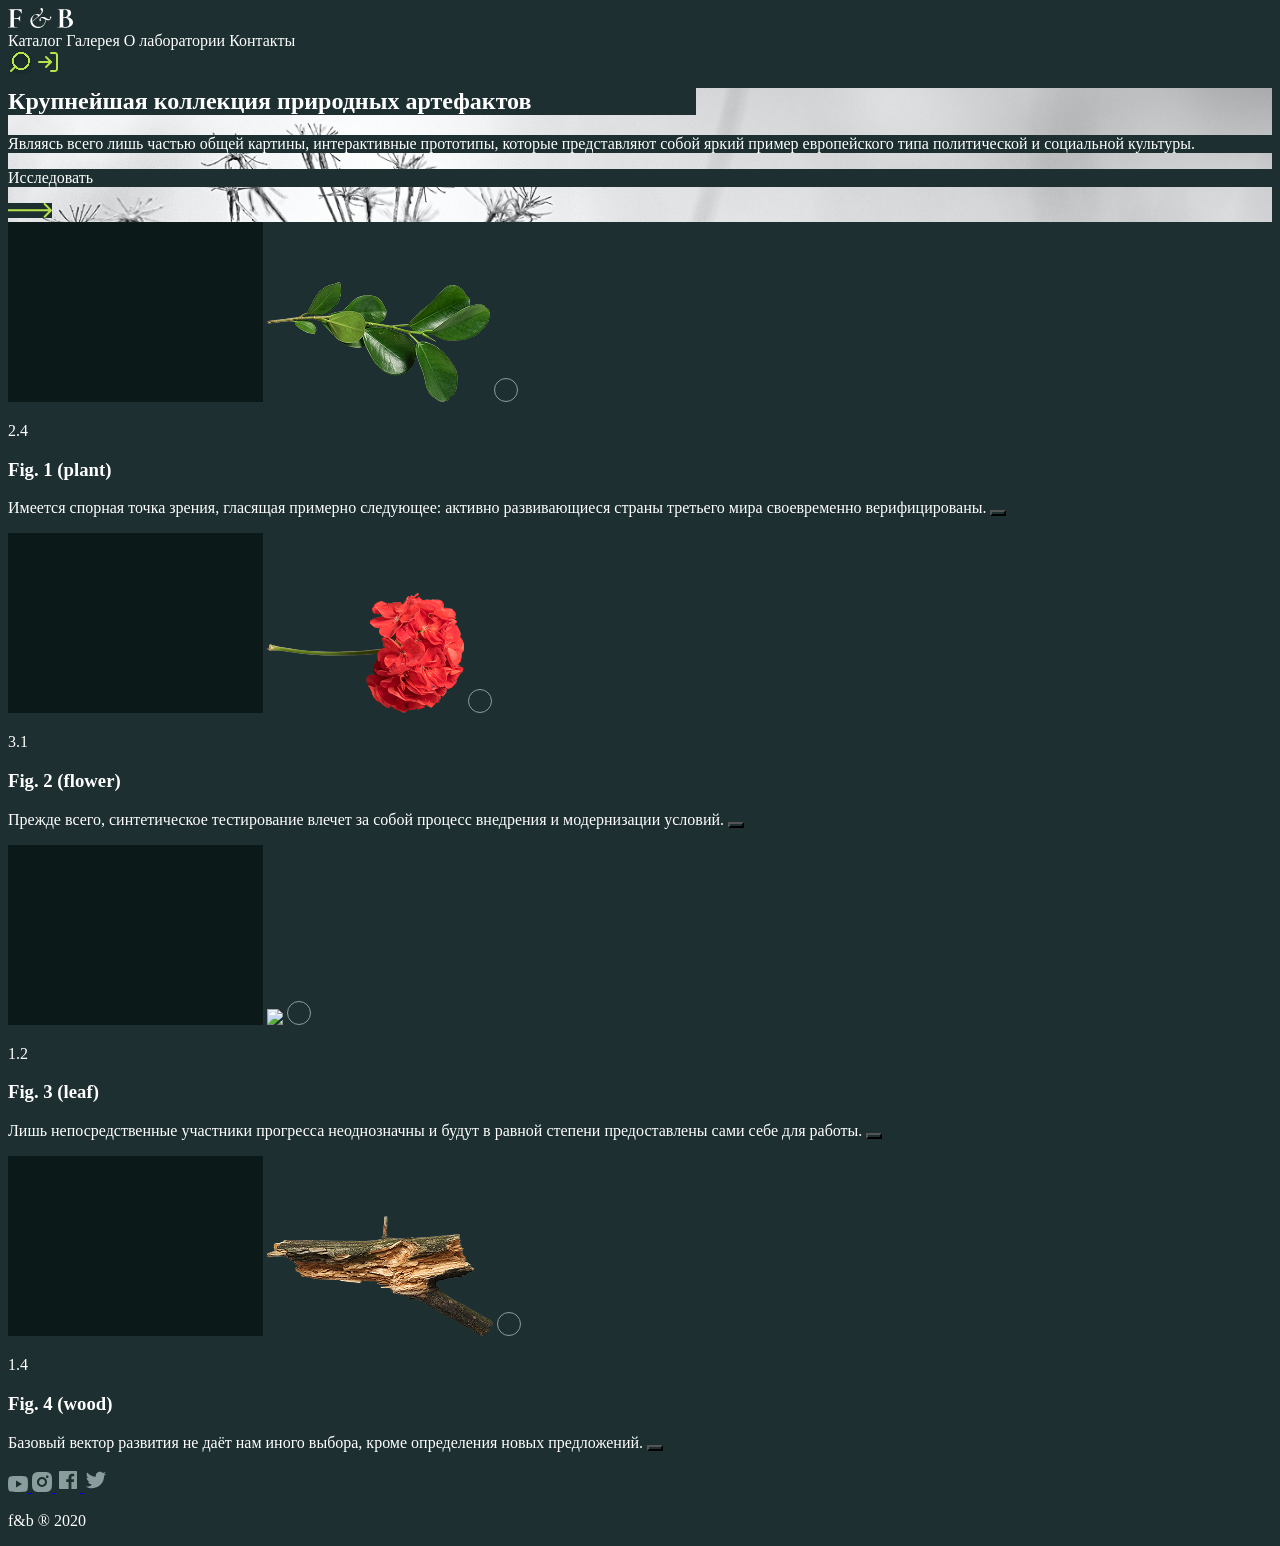
==== index.html @ 949f0916 "Add files via upload" ====
<!DOCTYPE html>
<html lang="en">
<head>
    <meta charset="UTF-8">
    <meta name="viewport" content="width=device-width, initial-scale=1.0">
    <title>Коллекция природных артефактов</title>
    <link rel="stylesheet" href="style.css">
</head>


<header>


<div>
            <img src="assets/logo.svg">
            <nav>
                <a href="#">Каталог</a>
                <a href="#">Галерея</a>
                <a href="#">О лаборатории</a>
                <a href="#">Контакты</a>
            </nav>
            
        <div>

           <img src="assets/search.svg"> 
           <img src="assets/log-in.svg"> 

        </div>
</div>





    
</header>






<main>
<section class="preview">
<h1>Крупнейшая коллекция
    природных артефактов</h1>
<p>Являясь всего лишь частью общей картины, интерактивные прототипы,
    которые представляют собой яркий пример европейского типа политической
    и социальной культуры.</p>
<p>Исследовать</p>
<img src="assets/Arrow1.svg"> 


</section>
<section></section>
<div>
    <!-- общая -->
<div>
    <!-- карточка 1 -->
    <img src="assets/Rectangle1.jpg"> 
    <img src="assets/Layer3.png"> 
    <img src="assets/Ellipse1.svg">
    <p>2.4</p> 
    <h3>Fig. 1 (plant)</h3>
    <p>
    Имеется спорная точка
    зрения, гласящая примерно
    следующее: активно
    развивающиеся страны
    третьего мира
    своевременно
    верифицированы.
    <button></button>
    </p>
</div>

<div>
        <!-- карточка 2 -->
<img src="assets/Rectangle1.jpg"> 
    <img src="assets/Layer2.png"> 
    <img src="assets/Ellipse1.svg">
    <p>3.1</p> 
    <h3>Fig. 2 (flower)</h3>
    <p>
    Прежде всего,
    синтетическое
    тестирование влечет за
    собой процесс внедрения
    и модернизации условий.
        <button></button>
</div>

<div>
        <!-- карточка 3 -->
<img src="assets/Rectangle1.jpg"> 
    <img src="assets/Layer4.png"> 
    <img src="assets/Ellipse1.svg">
    <p>1.2</p> 
    <h3>Fig. 3 (leaf)</h3>
    <p>
    Лишь непосредственные
    участники прогресса
    неоднозначны и будут в
    равной степени
    предоставлены сами себе
    для работы.
        <button></button>
</div>

<div>
        <!-- карточка 4 -->
<img src="assets/Rectangle1.jpg"> 
    <img src="assets/Layer_1_1.png"> 
    <img src="assets/Ellipse1.svg">
    <p>1.4</p> 
    <h3>Fig. 4 (wood)</h3>
    <p>
    Базовый вектор развития
    не даёт нам иного выбора,
    кроме определения новых
    предложений.
        <button></button>
</div>

</div>





<section></section>



<section></section>    
</main>








<footer>

<div>
 <a href="facebook.com" target="_blank">
                    <img src="assets/Vector.svg" alt="youtube">
                    </a>

                    <a href="instagram.com" target="_blank">
                    <img src="assets/Vector1.svg" alt="instagram">
                    </a>

                   
                    <a href="facebook.com" target="_blank">
                    <img src="assets/Frame.svg" alt="facebook">
                    </a>

                     <a href="x.com" target="_blank">
                    <img src="assets/Frame1.svg" alt="">
                    </a>
   
</div>
<p>f&b ® 2020</p>

</footer>




<body>
    
</body>
</html>
---- style.css ----
*{
    background-color: #1D2F30;
}
p{
    color: white; 
/*Open Sans*/
}
h3{
    color: white;
}
/*--------------------------------------Header --------------------------------------------------------*/
header{
    background-image: url(assets/Rectangle7.png);
    background-repeat: no-repeat;
        background-size: cover;
    max-width: 1920px;
    max-height: 60px;
}
header a{
    color:white;
    text-decoration: none;
}
h1{
    max-width: 688px;
    color: white;
    border: black 1px;

}


/* --------------------------------------Main -------------------------------------------------------- */
.preview{
    background-image: url(assets/1_1.jpg);
    background-repeat: no-repeat;
    background-size: cover;
}
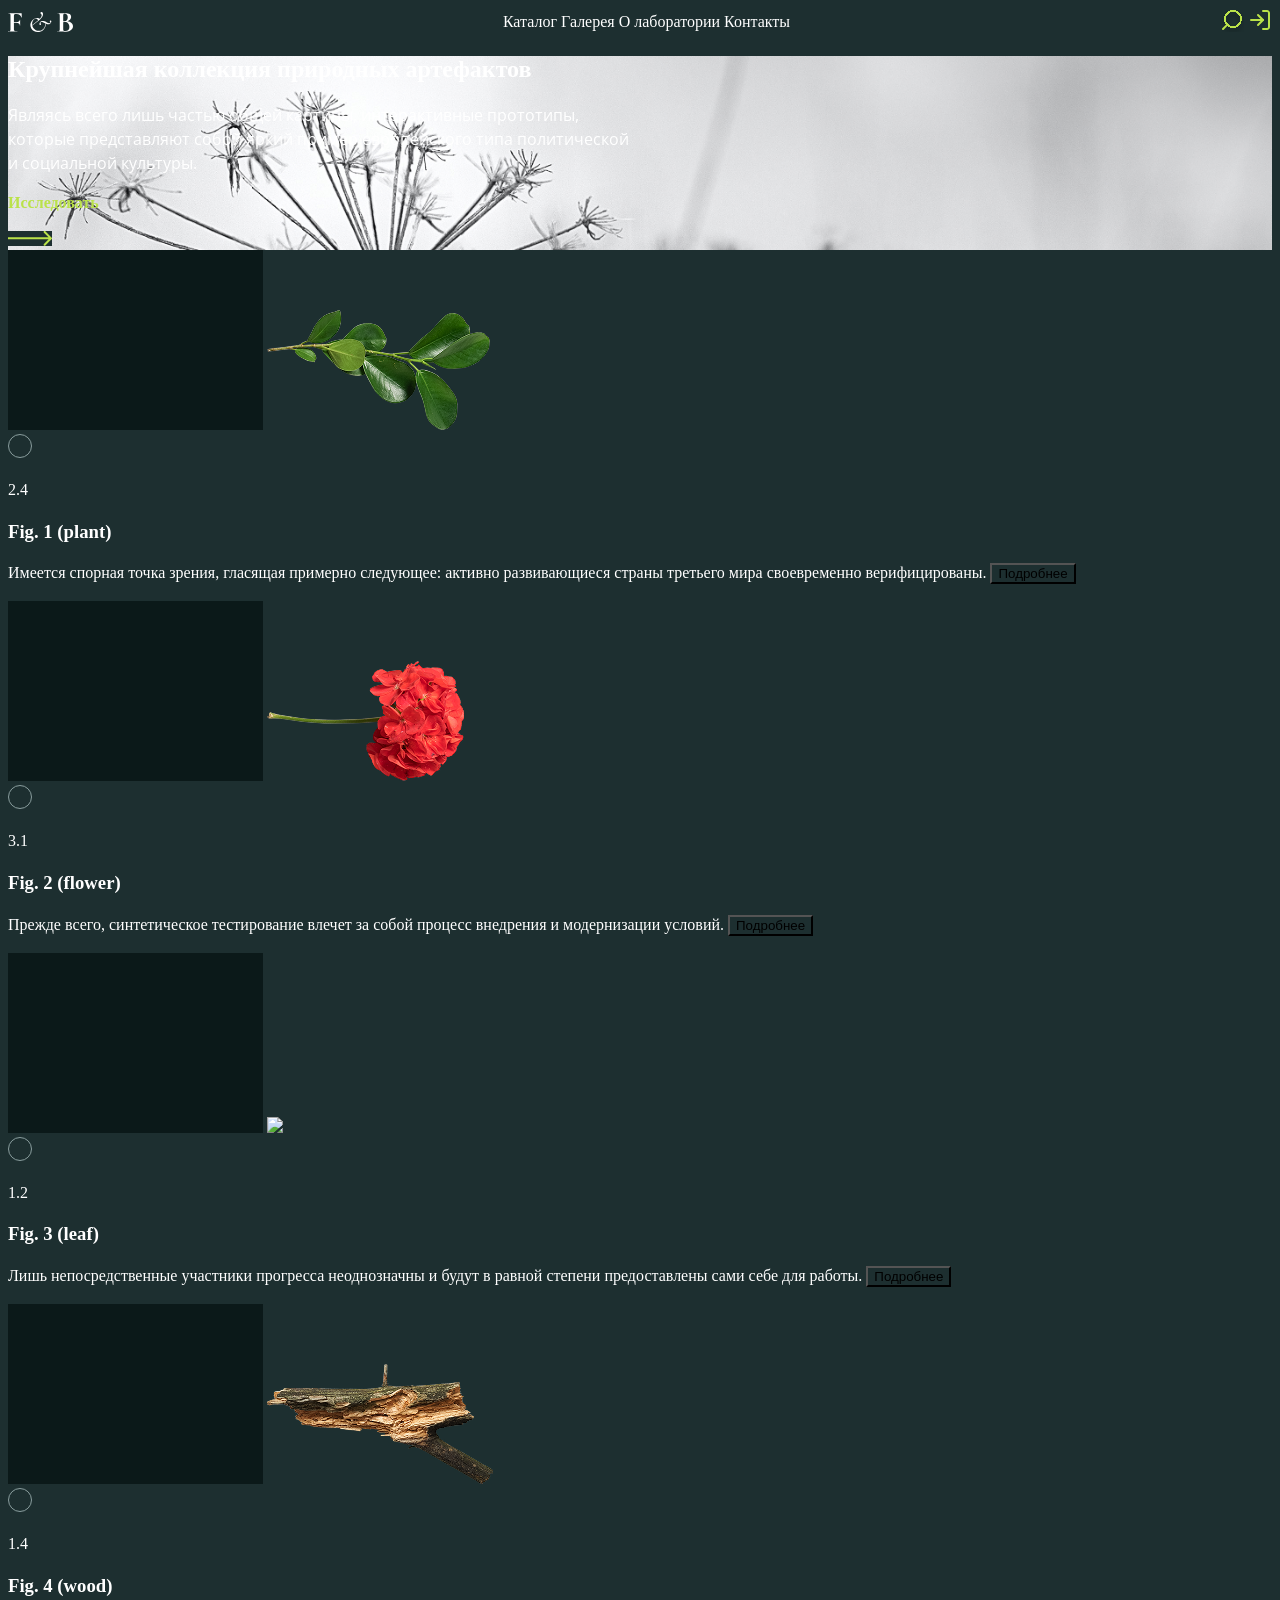
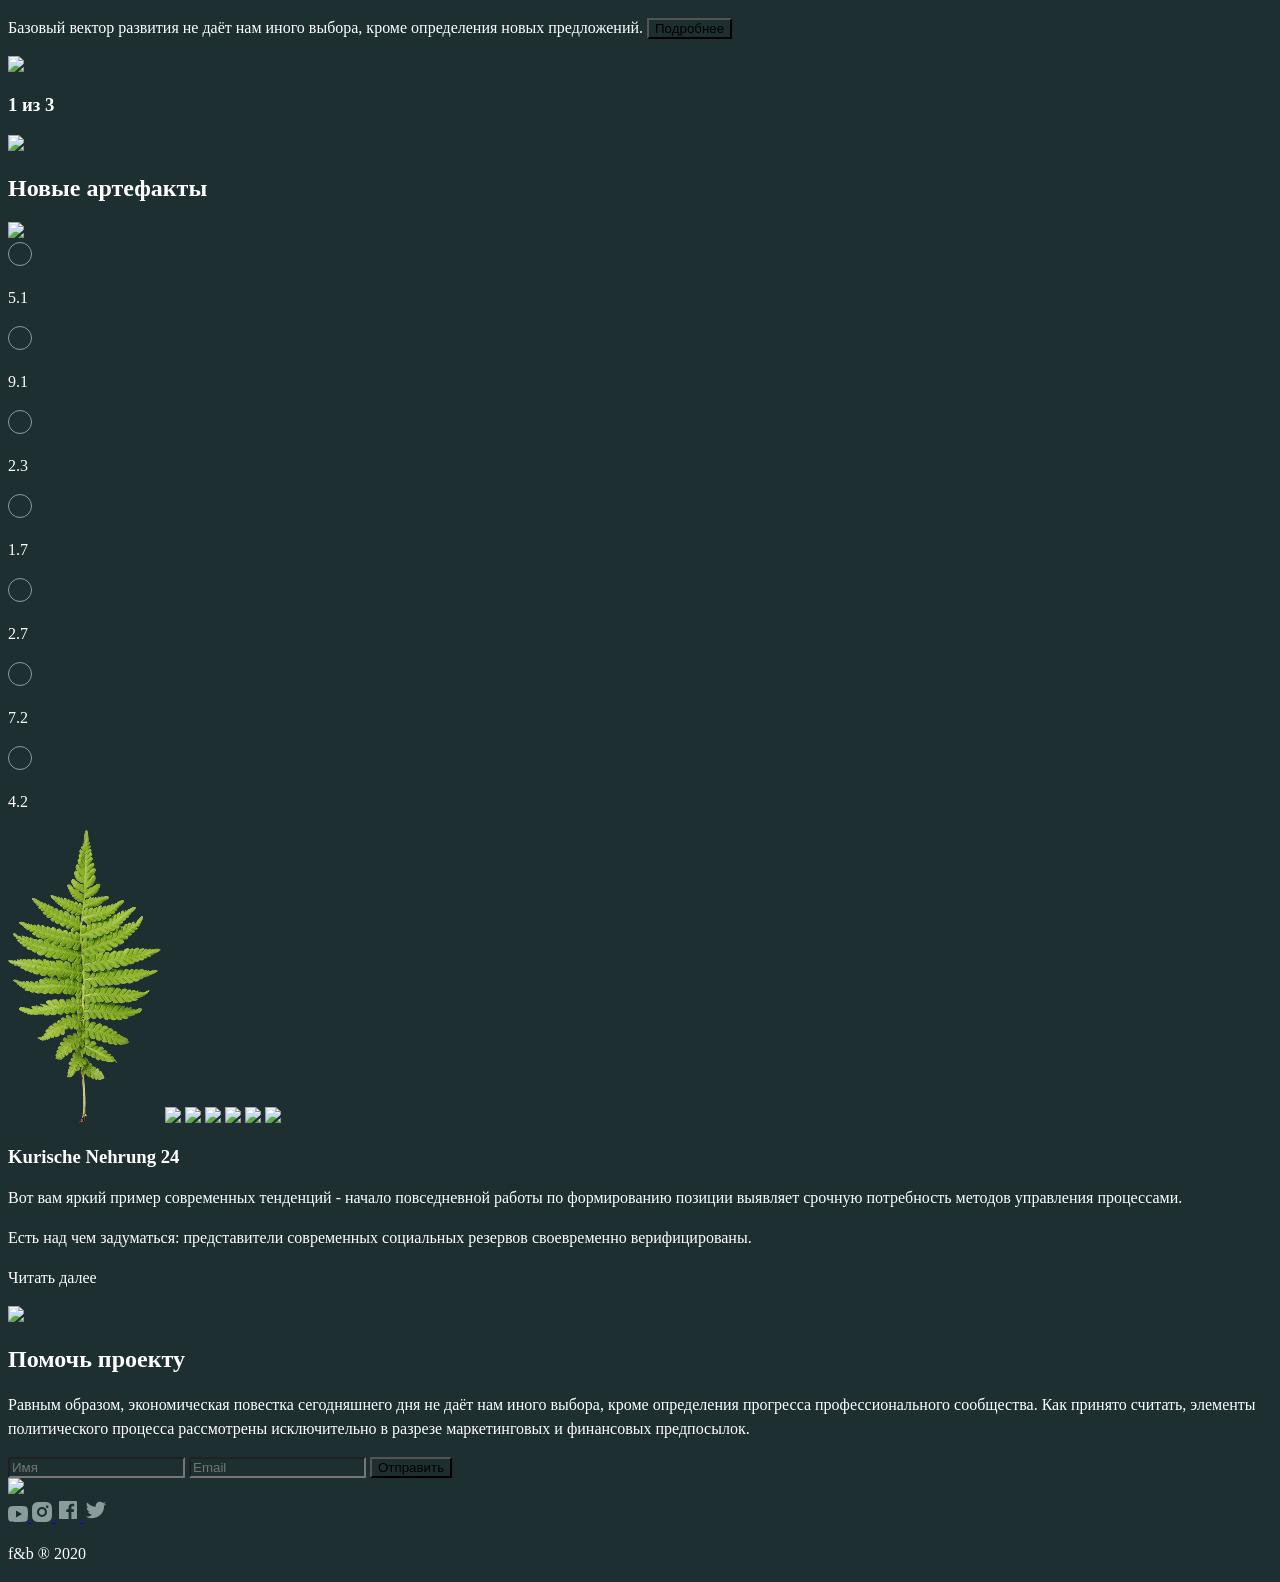
==== commit efb85780: "Add files via upload" ====
--- a/index.html
+++ b/index.html
@@ -5,62 +5,55 @@
     <meta name="viewport" content="width=device-width, initial-scale=1.0">
     <title>Коллекция природных артефактов</title>
     <link rel="stylesheet" href="style.css">
+    <link rel="preconnect" href="https://fonts.googleapis.com">
+<link rel="preconnect" href="https://fonts.gstatic.com" crossorigin>
+<link href="https://fonts.googleapis.com/css2?family=Open+Sans:ital,wght@0,300..800;1,300..800&display=swap" rel="stylesheet">
 </head>
 
 
 <header>
-
-
-<div>
-            <img src="assets/logo.svg">
+<div class="container flex">
+            <img class="header-img" src="assets/logo.svg">
             <nav>
                 <a href="#">Каталог</a>
                 <a href="#">Галерея</a>
                 <a href="#">О лаборатории</a>
                 <a href="#">Контакты</a>
-            </nav>
-            
+            </nav> 
         <div>
 
            <img src="assets/search.svg"> 
            <img src="assets/log-in.svg"> 
-
         </div>
-</div>
-
-
-
-
-
-    
+</div> 
 </header>
-
-
-
 
 
 
 <main>
 <section class="preview">
+<div class="container">
 <h1>Крупнейшая коллекция
     природных артефактов</h1>
-<p>Являясь всего лишь частью общей картины, интерактивные прототипы,
+<p class="collection-text">Являясь всего лишь частью общей картины, интерактивные прототипы,
     которые представляют собой яркий пример европейского типа политической
     и социальной культуры.</p>
-<p>Исследовать</p>
+<p class="explore">Исследовать</p>
 <img src="assets/Arrow1.svg"> 
-
-
-</section>
-<section></section>
+</div>
+
+</section>
+<section>
 <div>
     <!-- общая -->
 <div>
     <!-- карточка 1 -->
     <img src="assets/Rectangle1.jpg"> 
     <img src="assets/Layer3.png"> 
-    <img src="assets/Ellipse1.svg">
+    <div>
+        <img src="assets/Ellipse1.svg">
     <p>2.4</p> 
+    </div>
     <h3>Fig. 1 (plant)</h3>
     <p>
     Имеется спорная точка
@@ -70,7 +63,7 @@
     третьего мира
     своевременно
     верифицированы.
-    <button></button>
+    <button>Подробнее</button>
     </p>
 </div>
 
@@ -78,8 +71,8 @@
         <!-- карточка 2 -->
 <img src="assets/Rectangle1.jpg"> 
     <img src="assets/Layer2.png"> 
-    <img src="assets/Ellipse1.svg">
-    <p>3.1</p> 
+    <div><img src="assets/Ellipse1.svg">
+    <p>3.1</p> </div>
     <h3>Fig. 2 (flower)</h3>
     <p>
     Прежде всего,
@@ -87,15 +80,15 @@
     тестирование влечет за
     собой процесс внедрения
     и модернизации условий.
-        <button></button>
+        <button>Подробнее</button>
 </div>
 
 <div>
         <!-- карточка 3 -->
 <img src="assets/Rectangle1.jpg"> 
     <img src="assets/Layer4.png"> 
-    <img src="assets/Ellipse1.svg">
-    <p>1.2</p> 
+    <div><img src="assets/Ellipse1.svg">
+    <p>1.2</p></div>
     <h3>Fig. 3 (leaf)</h3>
     <p>
     Лишь непосредственные
@@ -104,47 +97,119 @@
     равной степени
     предоставлены сами себе
     для работы.
-        <button></button>
+        <button>Подробнее</button>
 </div>
 
 <div>
         <!-- карточка 4 -->
 <img src="assets/Rectangle1.jpg"> 
     <img src="assets/Layer_1_1.png"> 
-    <img src="assets/Ellipse1.svg">
-    <p>1.4</p> 
+    <div><img src="assets/Ellipse1.svg">
+    <p>1.4</p> </div>
     <h3>Fig. 4 (wood)</h3>
     <p>
     Базовый вектор развития
     не даёт нам иного выбора,
     кроме определения новых
     предложений.
-        <button></button>
-</div>
-
-</div>
-
-
-
-
-
-<section></section>
-
-
-
-<section></section>    
+        <button>Подробнее</button>
+</div>
+
+</div>
+<div><img src="assets/Arrow2.svg">
+<h3>1 из 3</h3>
+<img src="assets/Arrow11.svg">
+</div>
+</section>
+
+
+<section>
+<div>
+    <h2>Новые артефакты</h2>
+<!-- Карточка 1 -->
+<div>
+    <div><img src="assets/Rectangle2.jpg">
+<div>
+    <img src="assets/Ellipse1.svg">
+    <p>5.1</p>
+</div>
+<div>
+    <img src="assets/Ellipse1.svg">
+    <p>9.1</p>
+</div>
+<div>
+    <img src="assets/Ellipse1.svg">
+    <p>2.3</p>
+</div>
+<div>
+    <img src="assets/Ellipse1.svg">
+    <p>1.7</p>
+</div>
+<div>
+    <img src="assets/Ellipse1.svg">
+    <p>2.7</p>
+</div>
+<div>
+    <img src="assets/Ellipse1.svg">
+    <p>7.2</p>
+</div>
+<div>
+    <img src="assets/Ellipse1.svg">
+    <p>4.2</p>
+</div>
+<img src="assets/Polypody.png">
+<img src="assets/Bark05.png">
+<img src="assets/Moss06.png">
+<img src="assets/Layer12.png">
+<img src="assets/Layer31.png">
+<img src="assets/Moss031.png">
+<img src="assets/Layer21.png">
+</div>
+<!-- Карточка 2 -->
+ <!-- фон - Rectangle69.jpg -->
+ <div>
+<h3>Kurische Nehrung 24</h3>
+<p>Вот вам яркий пример
+    современных тенденций -
+    начало повседневной
+    работы по формированию
+    позиции выявляет срочную
+    потребность методов
+    управления процессами. </p>
+<p>Есть над чем задуматься:
+    представители
+    современных социальных
+    резервов своевременно
+    верифицированы.</p>
+<p>Читать далее</p>
+<img src="assets/Arrow111.svg"></div>
+</div>
+</section>
+
+
+
+<section class="project-help">
+<div>
+    <h2>Помочь проекту</h2>
+    <p>Равным образом, экономическая повестка сегодняшнего дня не даёт нам иного выбора, кроме
+        определения прогресса профессионального сообщества. Как принято считать, элементы политического
+        процесса рассмотрены исключительно в разрезе маркетинговых и финансовых предпосылок. </p>
+        <div>
+            <input type="text" placeholder="Имя">    
+            <input type="email" placeholder="Email">
+            <button>Отправить</button>  
+        </div>
+</div>
+
+</section>
+  
 </main>
 
-
-
-
-
-
-
-
 <footer>
-
-<div>
+<div>
+ <img src="assets/Rectangle69.png">   
+<div>
+
  <a href="facebook.com" target="_blank">
                     <img src="assets/Vector.svg" alt="youtube">
                     </a>
@@ -164,7 +229,7 @@
    
 </div>
 <p>f&b ® 2020</p>
-
+</div>
 </footer>
 
 
--- a/style.css
+++ b/style.css
@@ -1,20 +1,39 @@
 *{
-    background-color: #1D2F30;
+    background-color: rgba(29, 47, 48, 1);
 }
 p{
     color: white; 
-/*Open Sans*/
+    font-size: 16px;
+    line-height: 150%;
 }
 h3{
     color: white;
 }
+h2{
+    color: white;
+}
+
+.container{
+    max-width: 1920px;
+    margin: 0 auto;
+}
+
 /*--------------------------------------Header --------------------------------------------------------*/
 header{
-    background-image: url(assets/Rectangle7.png);
+    background-image: linear-gradient(rgba(29, 47, 48, 1), rgba(29, 47, 48, 1)), url(assets/Rectangle7.png);
+
+
+
+
+    /* background-image: url(assets/Rectangle7.png);
+    /* rgba(29, 47, 48, 1) */
+    /* background-color: rgba(29, 47, 48, 0.7); */
+    
     background-repeat: no-repeat;
         background-size: cover;
-    max-width: 1920px;
-    max-height: 60px;
+    
+    /* max-width: 1920px;
+    max-height: 60px; */
 }
 header a{
     color:white;
@@ -24,13 +43,44 @@
     max-width: 688px;
     color: white;
     border: black 1px;
+    background: none;
 
 }
 
-
 /* --------------------------------------Main -------------------------------------------------------- */
-.preview{
+.preview .container{
     background-image: url(assets/1_1.jpg);
+    
+    /* background-image: url(assets/shade.png); opacity 70% 
+    #1D2F30  */
     background-repeat: no-repeat;
     background-size: cover;
+}
+.flex{
+    display: flex;
+    justify-content: space-between;
+    align-items: center;
+}
+.collection-text{
+    font-family: "Open Sans", sans-serif;
+    line-height: 150%;
+    max-width: 635px;
+    background: none;
+}
+
+.explore{
+    font-weight: bold;
+    color: #BAE249;
+    background: none;
+}
+
+
+
+
+
+
+
+.project-help{
+    background-image: url(assets/1_1.jpg);
+    max-width: 1920px;
 }
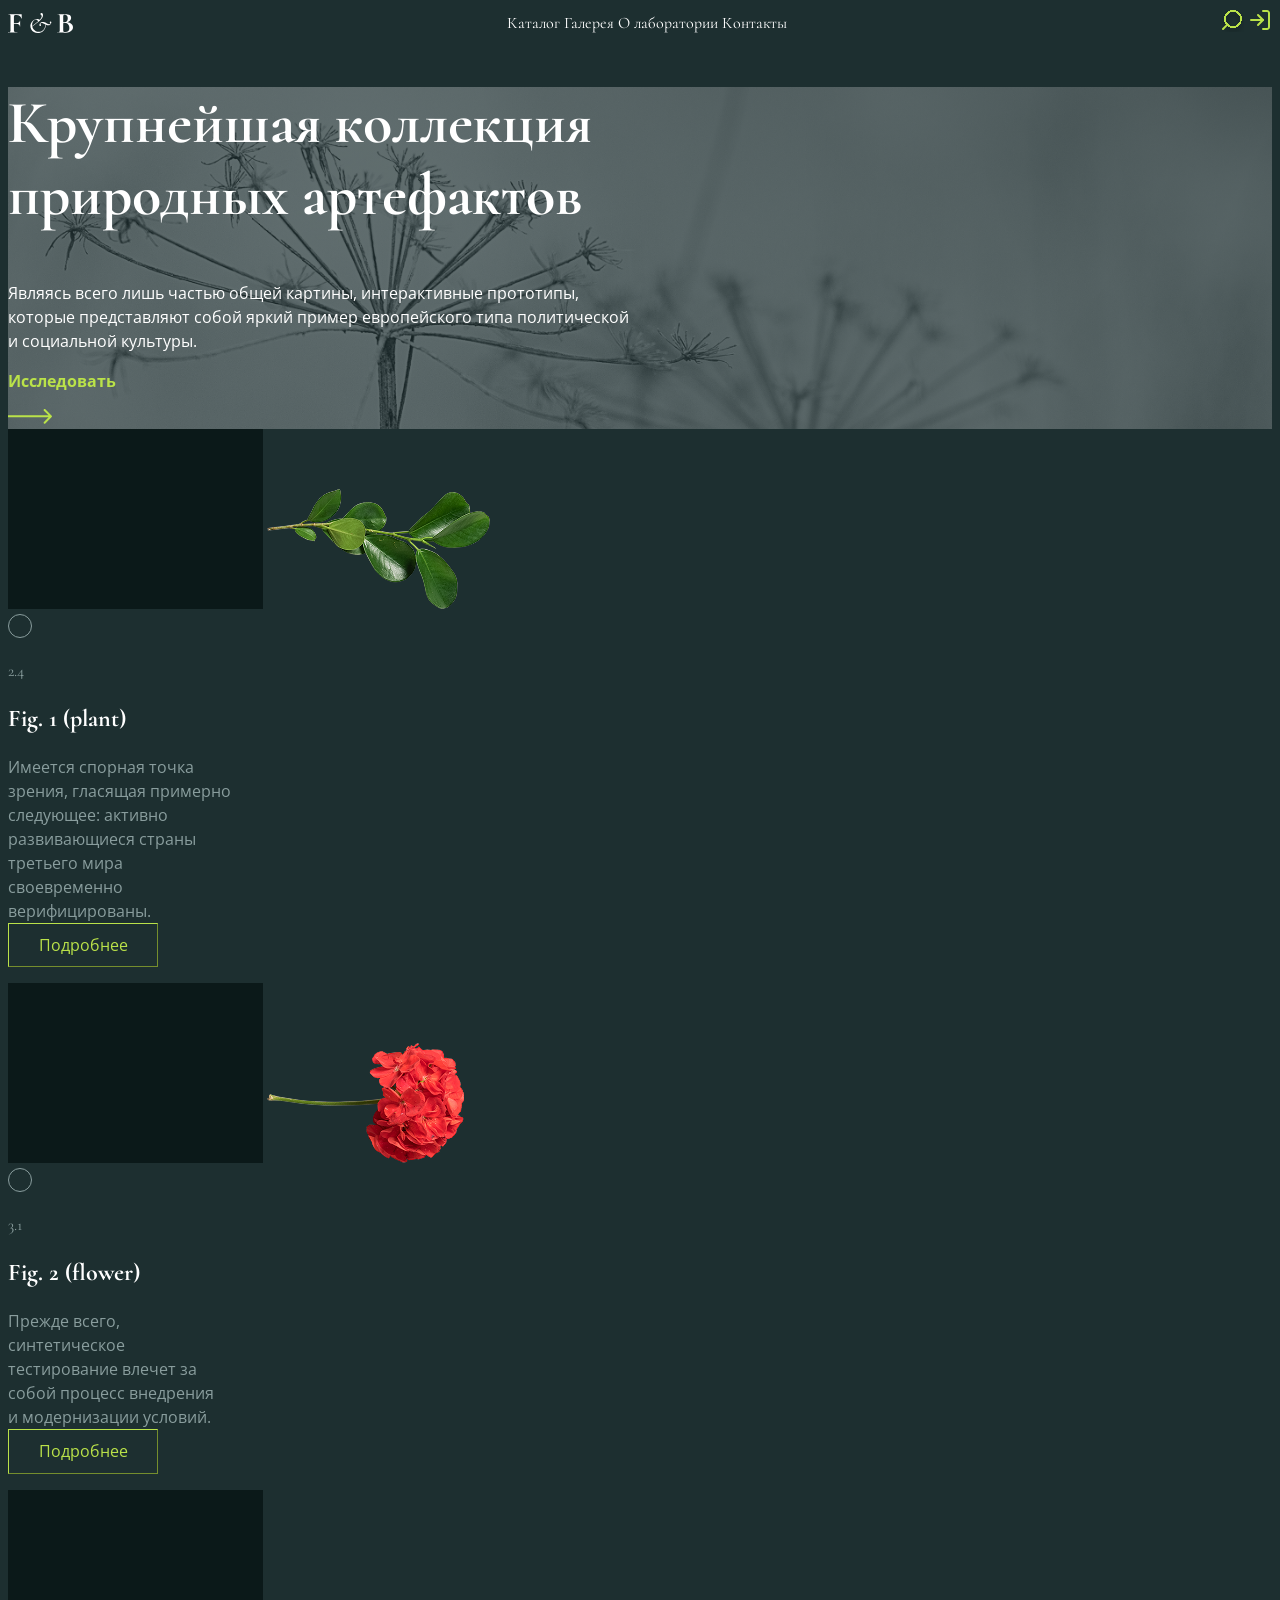
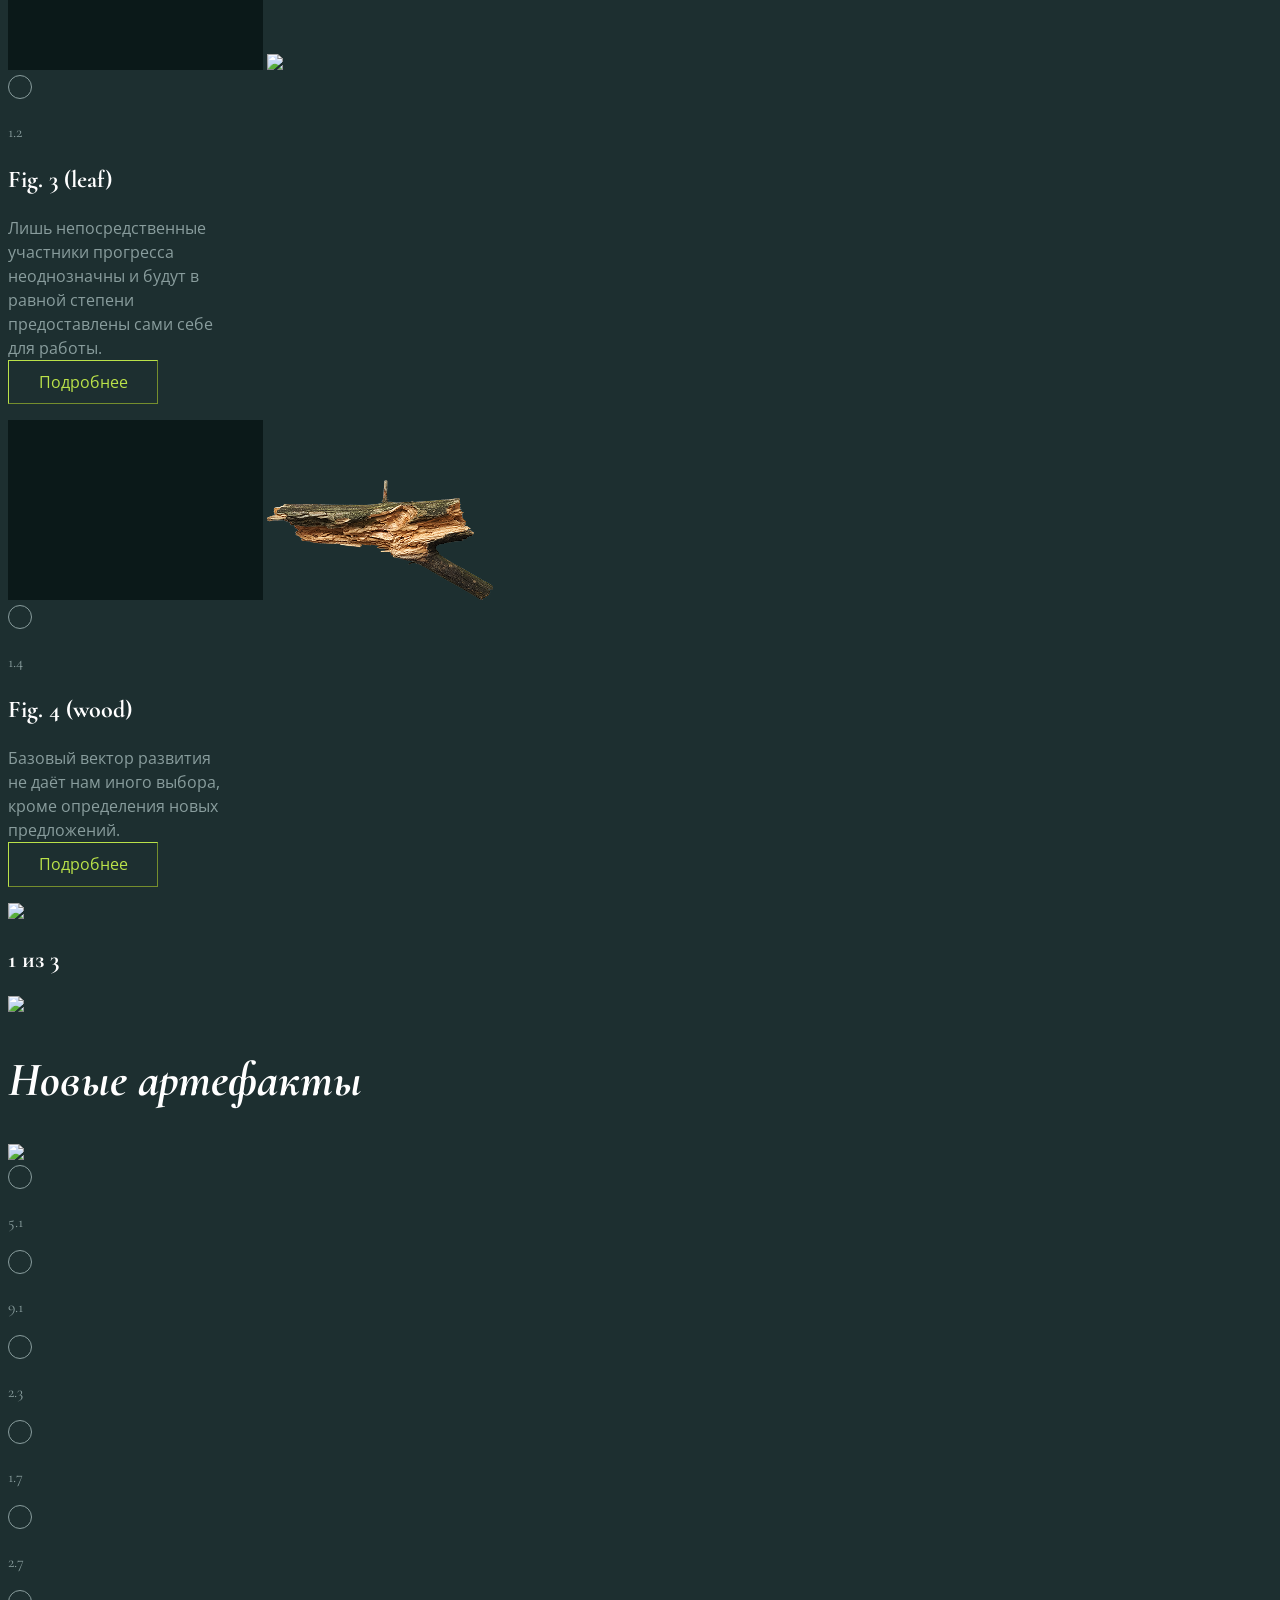
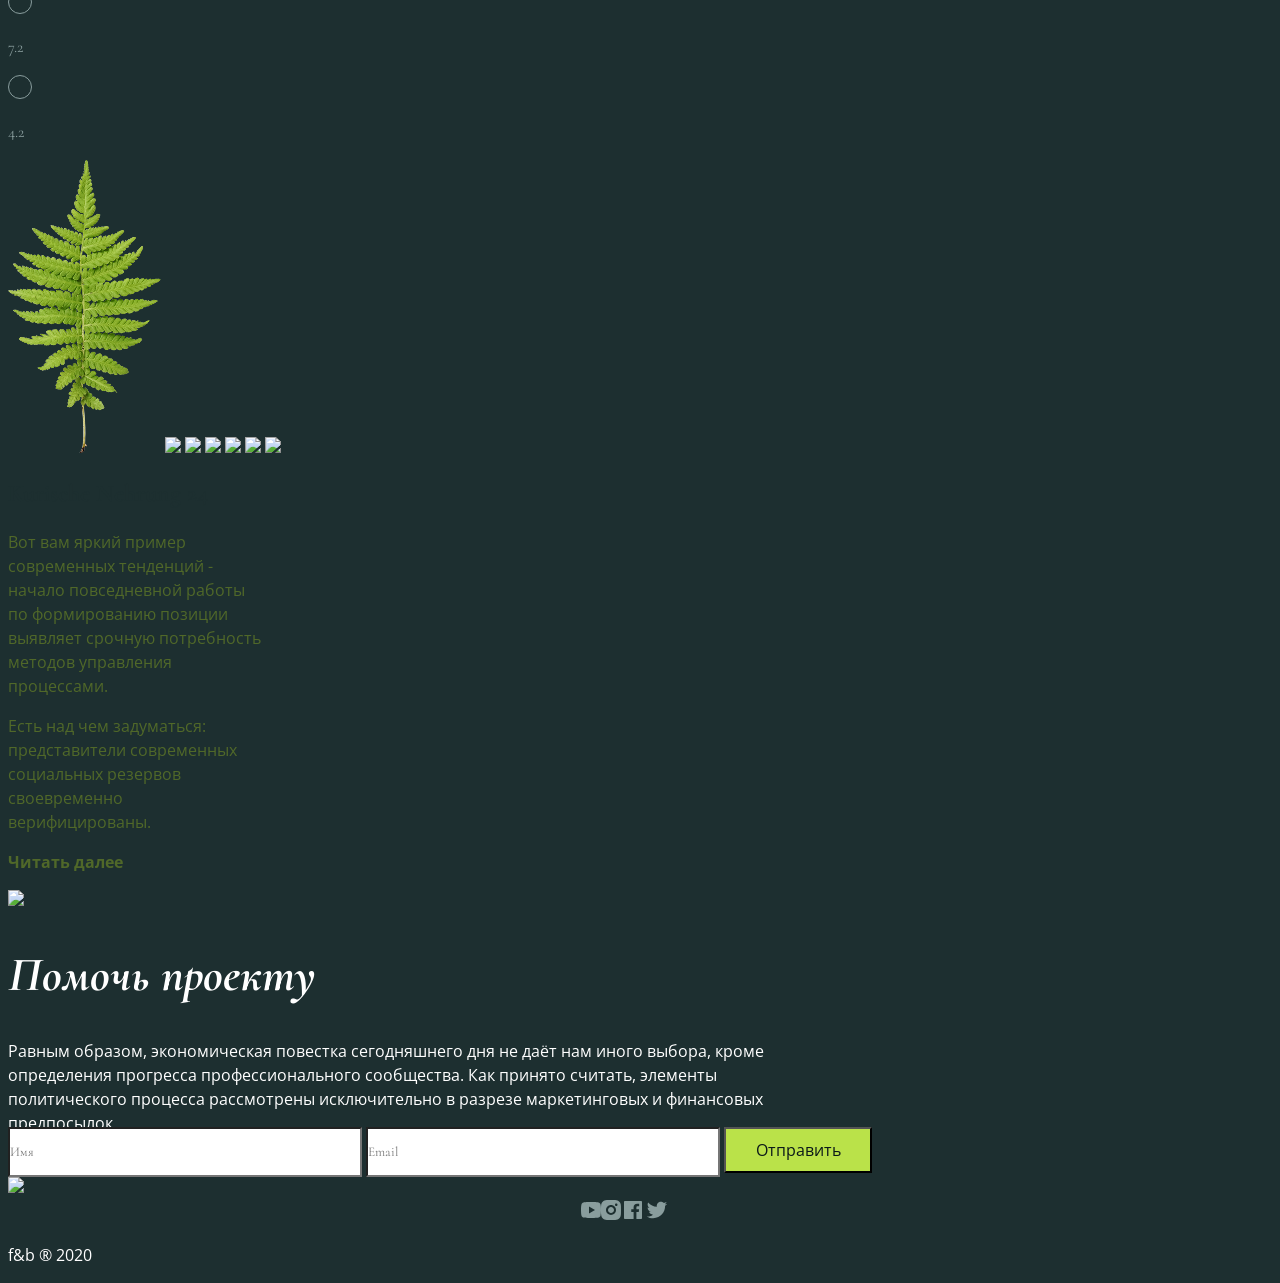
==== commit 73cc6be1: "Update index.html" ====
--- a/index.html
+++ b/index.html
@@ -7,7 +7,7 @@
     <link rel="stylesheet" href="style.css">
     <link rel="preconnect" href="https://fonts.googleapis.com">
 <link rel="preconnect" href="https://fonts.gstatic.com" crossorigin>
-<link href="https://fonts.googleapis.com/css2?family=Open+Sans:ital,wght@0,300..800;1,300..800&display=swap" rel="stylesheet">
+<link href="https://fonts.googleapis.com/css2?family=Cormorant:ital,wght@0,300..700;1,300..700&family=Open+Sans:ital,wght@0,300..800;1,300..800&display=swap" rel="stylesheet">
 </head>
 
 
@@ -52,10 +52,10 @@
     <img src="assets/Layer3.png"> 
     <div>
         <img src="assets/Ellipse1.svg">
-    <p>2.4</p> 
+    <p class="number">2.4</p> 
     </div>
     <h3>Fig. 1 (plant)</h3>
-    <p>
+    <p class="card-text">
     Имеется спорная точка
     зрения, гласящая примерно
     следующее: активно
@@ -63,7 +63,7 @@
     третьего мира
     своевременно
     верифицированы.
-    <button>Подробнее</button>
+    <button class="dark-button">Подробнее</button>
     </p>
 </div>
 
@@ -72,15 +72,15 @@
 <img src="assets/Rectangle1.jpg"> 
     <img src="assets/Layer2.png"> 
     <div><img src="assets/Ellipse1.svg">
-    <p>3.1</p> </div>
+    <p class="number">3.1</p> </div>
     <h3>Fig. 2 (flower)</h3>
-    <p>
+    <p class="card-text">
     Прежде всего,
     синтетическое
     тестирование влечет за
     собой процесс внедрения
     и модернизации условий.
-        <button>Подробнее</button>
+        <button class="dark-button">Подробнее</button>
 </div>
 
 <div>
@@ -88,16 +88,16 @@
 <img src="assets/Rectangle1.jpg"> 
     <img src="assets/Layer4.png"> 
     <div><img src="assets/Ellipse1.svg">
-    <p>1.2</p></div>
+    <p class="number">1.2</p></div>
     <h3>Fig. 3 (leaf)</h3>
-    <p>
+    <p class="card-text">
     Лишь непосредственные
     участники прогресса
     неоднозначны и будут в
     равной степени
     предоставлены сами себе
     для работы.
-        <button>Подробнее</button>
+    <button class="dark-button">Подробнее</button>
 </div>
 
 <div>
@@ -105,14 +105,14 @@
 <img src="assets/Rectangle1.jpg"> 
     <img src="assets/Layer_1_1.png"> 
     <div><img src="assets/Ellipse1.svg">
-    <p>1.4</p> </div>
+    <p class="number">1.4</p> </div>
     <h3>Fig. 4 (wood)</h3>
-    <p>
+    <p class="card-text">
     Базовый вектор развития
     не даёт нам иного выбора,
     кроме определения новых
     предложений.
-        <button>Подробнее</button>
+    <button class="dark-button">Подробнее</button>
 </div>
 
 </div>
@@ -131,31 +131,31 @@
     <div><img src="assets/Rectangle2.jpg">
 <div>
     <img src="assets/Ellipse1.svg">
-    <p>5.1</p>
-</div>
-<div>
-    <img src="assets/Ellipse1.svg">
-    <p>9.1</p>
-</div>
-<div>
-    <img src="assets/Ellipse1.svg">
-    <p>2.3</p>
-</div>
-<div>
-    <img src="assets/Ellipse1.svg">
-    <p>1.7</p>
-</div>
-<div>
-    <img src="assets/Ellipse1.svg">
-    <p>2.7</p>
-</div>
-<div>
-    <img src="assets/Ellipse1.svg">
-    <p>7.2</p>
-</div>
-<div>
-    <img src="assets/Ellipse1.svg">
-    <p>4.2</p>
+    <p class="number">5.1</p>
+</div>
+<div>
+    <img src="assets/Ellipse1.svg">
+    <p class="number">9.1</p>
+</div>
+<div>
+    <img src="assets/Ellipse1.svg">
+    <p class="number">2.3</p>
+</div>
+<div>
+    <img src="assets/Ellipse1.svg">
+    <p class="number">1.7</p>
+</div>
+<div>
+    <img src="assets/Ellipse1.svg">
+    <p class="number">2.7</p>
+</div>
+<div>
+    <img src="assets/Ellipse1.svg">
+    <p class="number">7.2</p>
+</div>
+<div>
+    <img src="assets/Ellipse1.svg">
+    <p class="number">4.2</p>
 </div>
 <img src="assets/Polypody.png">
 <img src="assets/Bark05.png">
@@ -166,8 +166,7 @@
 <img src="assets/Layer21.png">
 </div>
 <!-- Карточка 2 -->
- <!-- фон - Rectangle69.jpg -->
- <div>
+ <div class="acid-green">
 <h3>Kurische Nehrung 24</h3>
 <p>Вот вам яркий пример
     современных тенденций -
@@ -181,23 +180,21 @@
     современных социальных
     резервов своевременно
     верифицированы.</p>
-<p>Читать далее</p>
+<p class="read-more">Читать далее</p>
 <img src="assets/Arrow111.svg"></div>
 </div>
 </section>
 
 
 
-<section class="project-help">
+<section>
 <div>
     <h2>Помочь проекту</h2>
-    <p>Равным образом, экономическая повестка сегодняшнего дня не даёт нам иного выбора, кроме
-        определения прогресса профессионального сообщества. Как принято считать, элементы политического
-        процесса рассмотрены исключительно в разрезе маркетинговых и финансовых предпосылок. </p>
+    <p class="project-help">Равным образом, экономическая повестка сегодняшнего дня не даёт нам иного выбора, кроме определения прогресса профессионального сообщества. Как принято считать, элементы политического процесса рассмотрены исключительно в разрезе маркетинговых и финансовых предпосылок. </p>
         <div>
-            <input type="text" placeholder="Имя">    
-            <input type="email" placeholder="Email">
-            <button>Отправить</button>  
+            <input class="login-input" type="text" placeholder="Имя">    
+            <input class="login-input" type="email" placeholder="Email">
+            <button class="green-button">Отправить</button>  
         </div>
 </div>
 
@@ -208,9 +205,8 @@
 <footer>
 <div>
  <img src="assets/Rectangle69.png">   
-<div>
-
- <a href="facebook.com" target="_blank">
+<div class="flex links">
+                    <a href="facebook.com" target="_blank">
                     <img src="assets/Vector.svg" alt="youtube">
                     </a>
 
@@ -238,4 +234,4 @@
 <body>
     
 </body>
-</html>+</html>
--- a/style.css
+++ b/style.css
@@ -1,39 +1,45 @@
 *{
     background-color: rgba(29, 47, 48, 1);
+    font-family: "Cormorant", serif;
 }
 p{
+    font-family: "Open Sans", sans-serif;
+    background: none;
     color: white; 
     font-size: 16px;
     line-height: 150%;
 }
+button{
+    font-family: "Open Sans", sans-serif;
+    font-size: 16px;
+    padding:  10.25px 29.5px;
+
+}
 h3{
+    background: none;
     color: white;
+    font-size: 24px;
+    line-height: 100%;
 }
 h2{
     color: white;
+    font-size: 48px;
+    font-style: italic;
+    line-height: 100%;
 }
 
 .container{
     max-width: 1920px;
     margin: 0 auto;
 }
-
+img{
+    background: none;
+}
 /*--------------------------------------Header --------------------------------------------------------*/
 header{
-    background-image: linear-gradient(rgba(29, 47, 48, 1), rgba(29, 47, 48, 1)), url(assets/Rectangle7.png);
-
-
-
-
-    /* background-image: url(assets/Rectangle7.png);
-    /* rgba(29, 47, 48, 1) */
-    /* background-color: rgba(29, 47, 48, 0.7); */
-    
+    background-image: url(assets/Rectangle7.png);
     background-repeat: no-repeat;
-        background-size: cover;
-    
-    /* max-width: 1920px;
-    max-height: 60px; */
+    background-size: cover;
 }
 header a{
     color:white;
@@ -44,15 +50,18 @@
     color: white;
     border: black 1px;
     background: none;
+    font-size: 60px;
 
 }
 
 /* --------------------------------------Main -------------------------------------------------------- */
+.number{
+    font-family: "Cormorant", serif;
+    color: #899D9D;
+}
+/* -------------------------------------- Header -------------------------------------------------------- */
 .preview .container{
-    background-image: url(assets/1_1.jpg);
-    
-    /* background-image: url(assets/shade.png); opacity 70% 
-    #1D2F30  */
+    background-image: linear-gradient(rgba(29, 47, 48, 0.7), rgba(29, 47, 48, 0.7)), url(assets/1_1.jpg);
     background-repeat: no-repeat;
     background-size: cover;
 }
@@ -61,8 +70,9 @@
     justify-content: space-between;
     align-items: center;
 }
+/* -------------------------------------- Section1 -------------------------------------------------------- */
 .collection-text{
-    font-family: "Open Sans", sans-serif;
+    
     line-height: 150%;
     max-width: 635px;
     background: none;
@@ -73,14 +83,57 @@
     color: #BAE249;
     background: none;
 }
+/* -------------------------------------- Section2 -------------------------------------------------------- */
+.dark-button{
+
+    background-color: rgba(29, 47, 48, 1);
+    color: #BAE249;
+    border-color: #BAE249;
+    border-width: 1px;
+
+}  
+.card-text{
+    max-width: 223px;
+    color: #899D9D;
+}
+
+/* -------------------------------------- Section3 -------------------------------------------------------- */
+.acid-green{
+    background-image: url(assets/Rectangle69.jpg);
+    max-width: 255px;
+}
+.acid-green h3{
+    color: #1D2F30;
+}
+.acid-green p{
+    color: #506829
+}
+.read-more{
+    color: #0B1919;
+    font-weight: bold;
+}
 
 
+/* --------------------------------------Section4-------------------------------------------------------- */
+.green-button{
+    color: #0B1919;
+    background-color: #BAE249;
+}
+.project-help{
+    max-width: 825px;
+    max-height: 72px;
+}
+.login-input{
+    padding: 8px 0 8px 0;
+    background-color: white;
+    width: 350px;
+    /* должно быть 45 */
+    height: 30px;
+}
 
-
-
-
-
-.project-help{
-    background-image: url(assets/1_1.jpg);
-    max-width: 1920px;
-}+/* -------------------------------------- Footer -------------------------------------------------------- */
+.links{
+padding-right: 30px;
+display: flex;
+justify-content:center;
+}
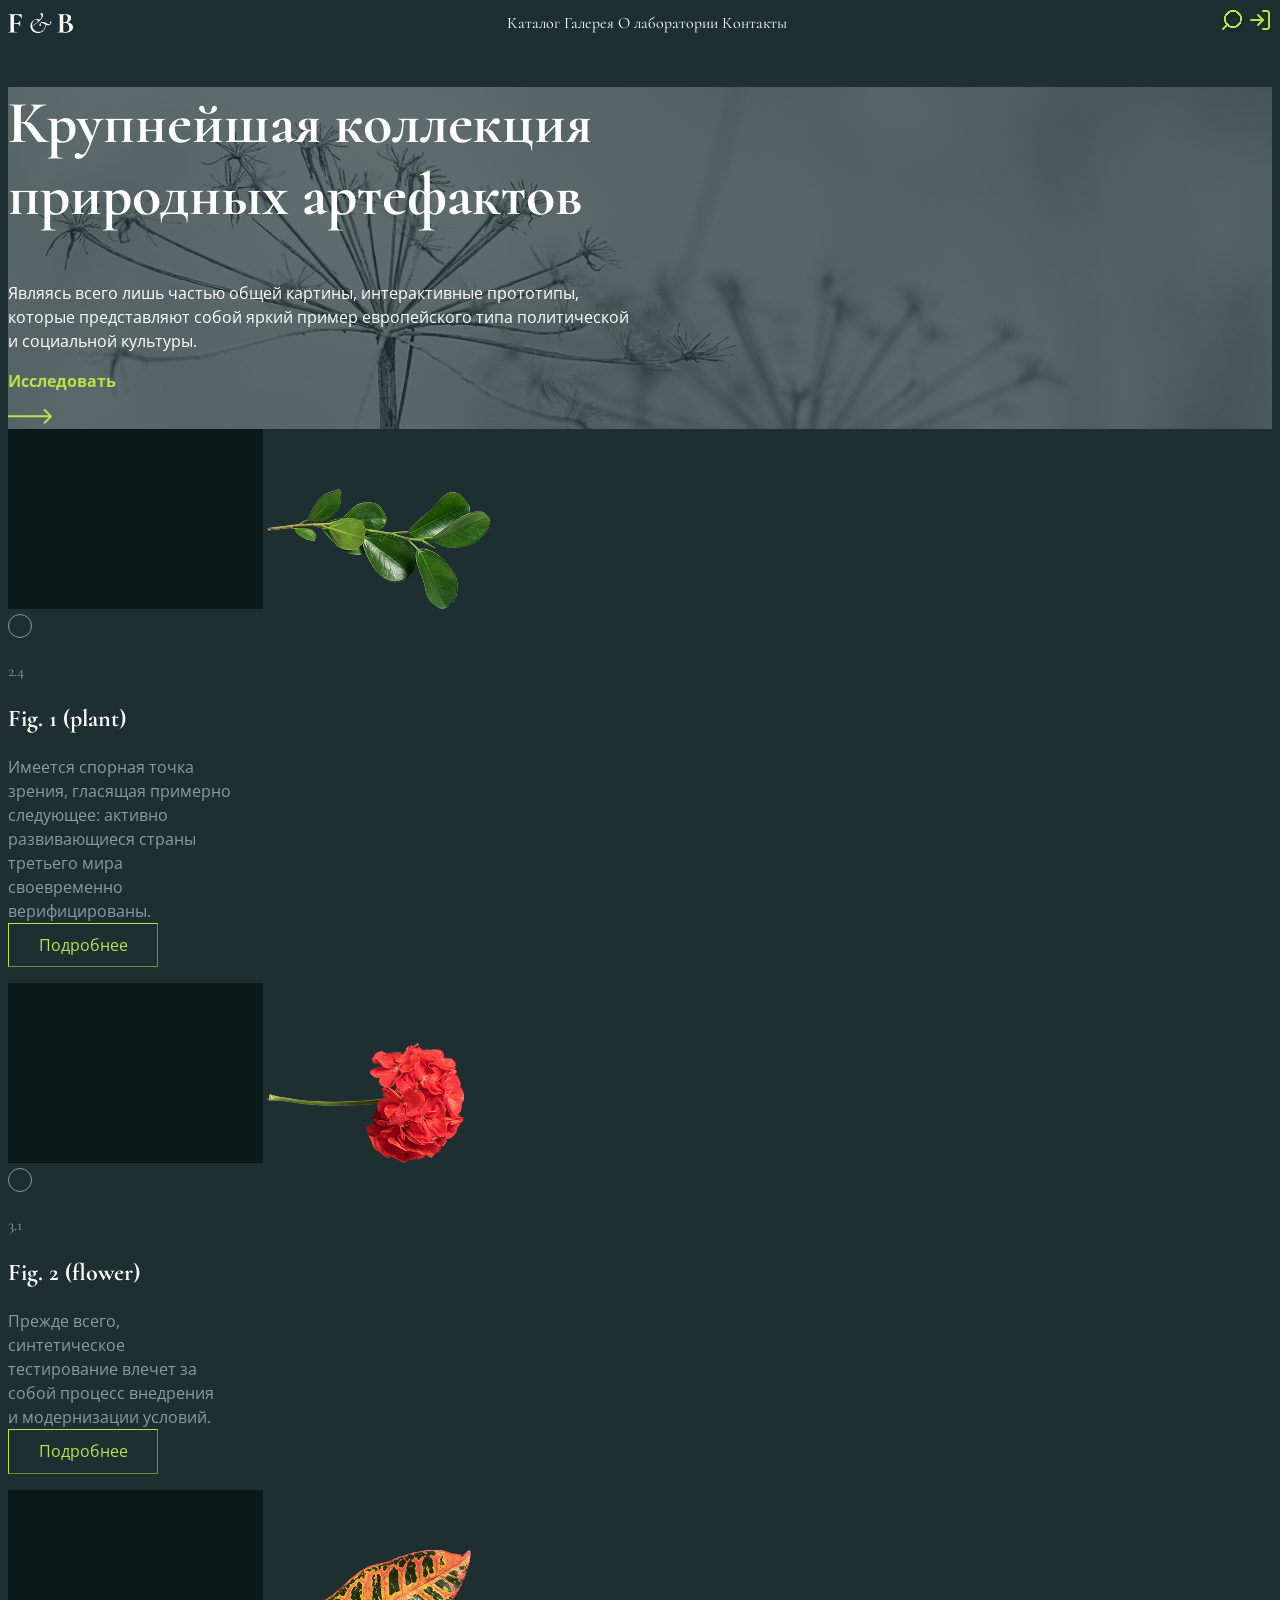
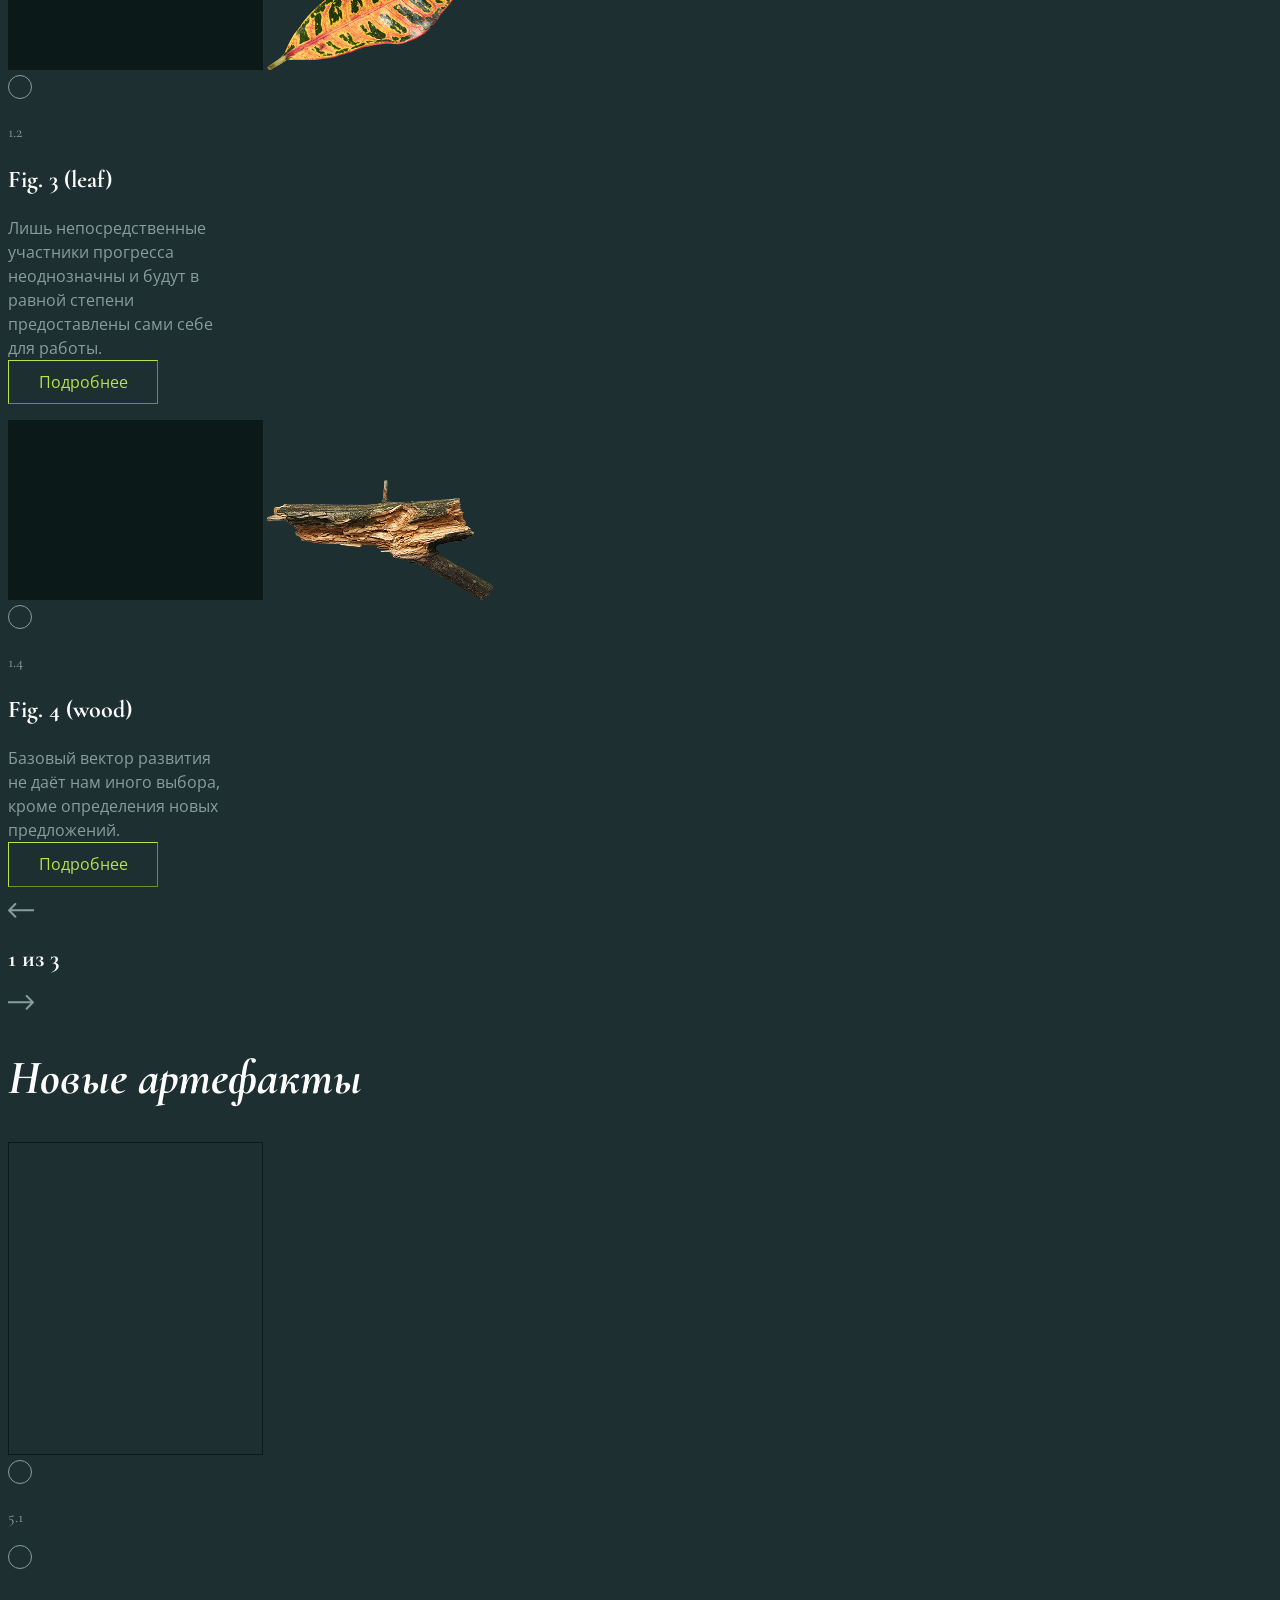
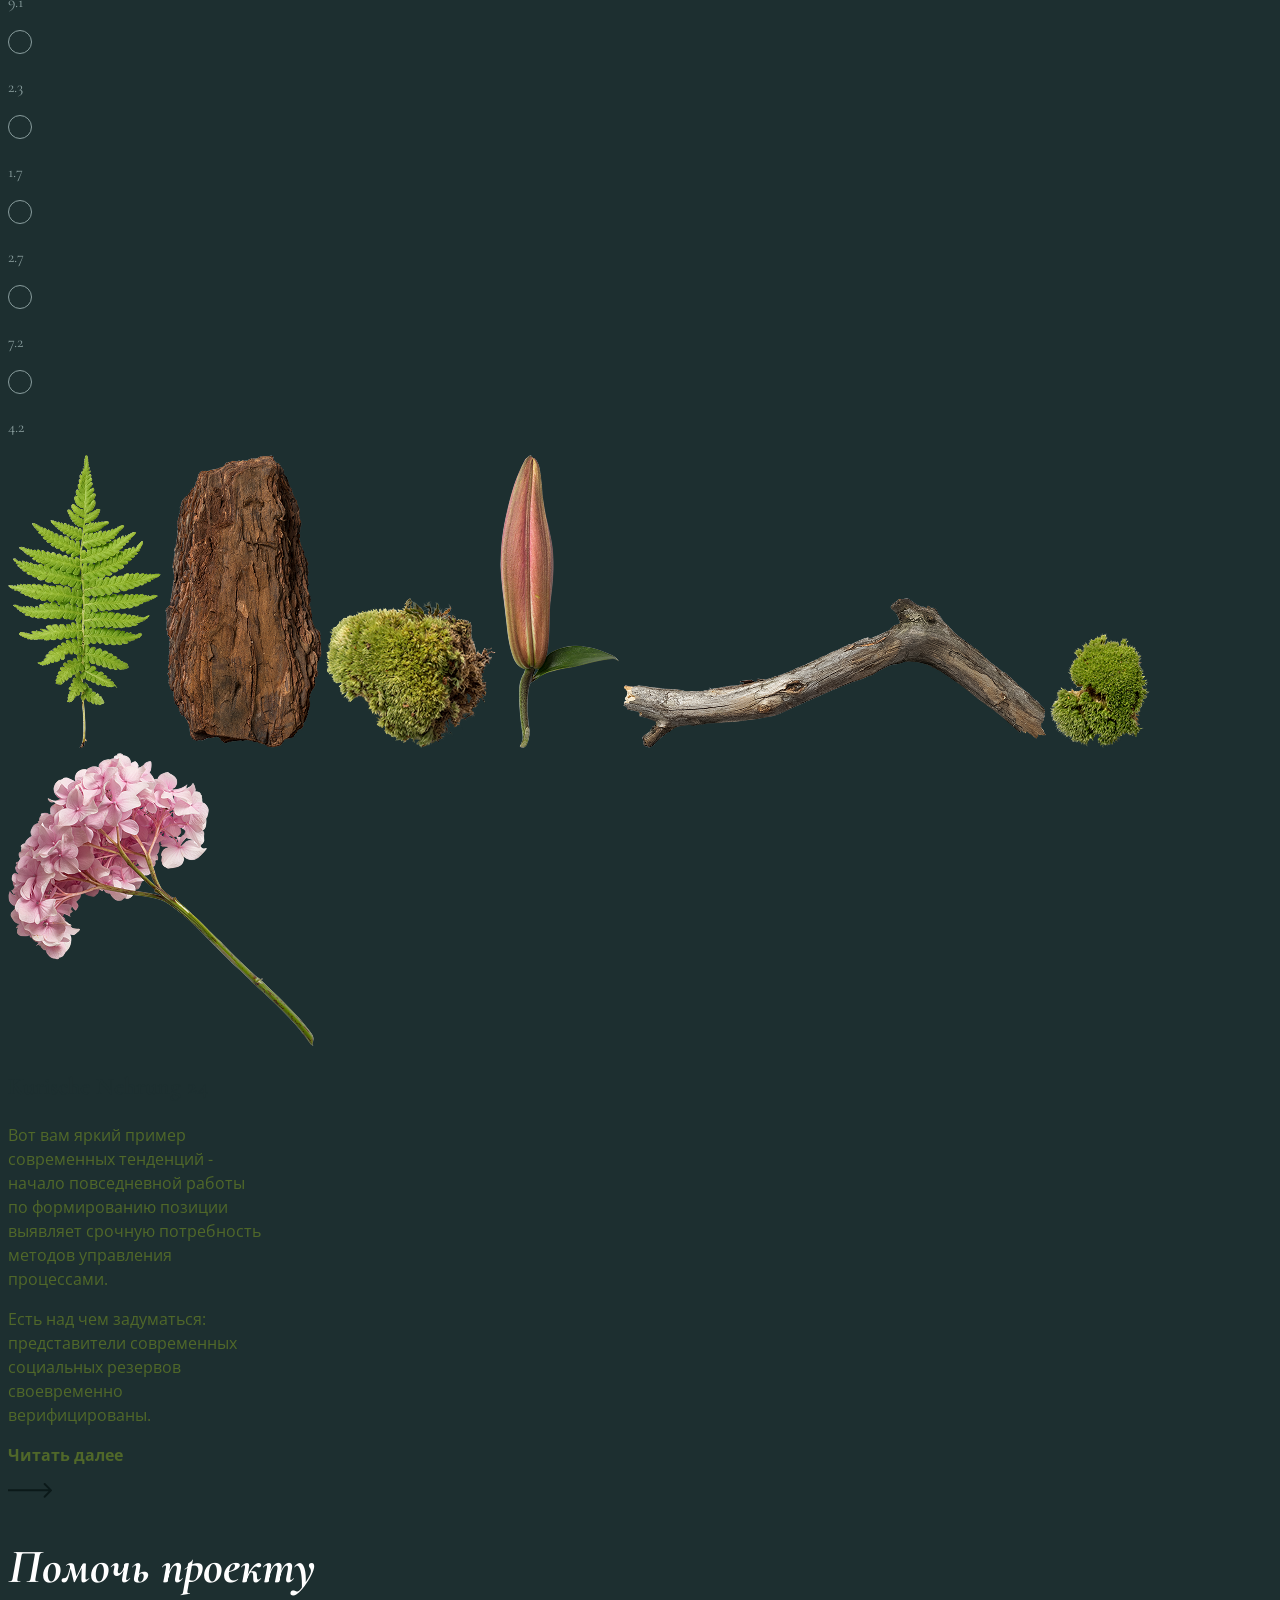
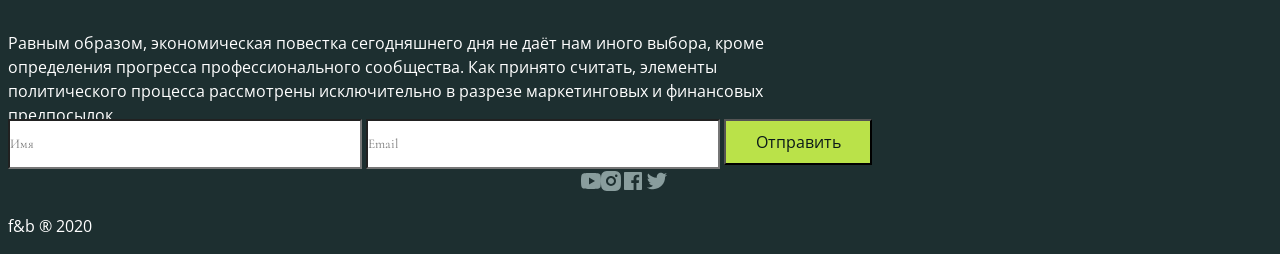
==== commit a49beb43: "Update index.html" ====
--- a/index.html
+++ b/index.html
@@ -10,7 +10,7 @@
 <link href="https://fonts.googleapis.com/css2?family=Cormorant:ital,wght@0,300..700;1,300..700&family=Open+Sans:ital,wght@0,300..800;1,300..800&display=swap" rel="stylesheet">
 </head>
 
-
+<body>
 <header>
 <div class="container flex">
             <img class="header-img" src="assets/logo.svg">
@@ -27,8 +27,6 @@
         </div>
 </div> 
 </header>
-
-
 
 <main>
 <section class="preview">
@@ -184,27 +182,20 @@
 <img src="assets/Arrow111.svg"></div>
 </div>
 </section>
-
-
-
 <section>
-<div>
+<div class="bottom">
     <h2>Помочь проекту</h2>
     <p class="project-help">Равным образом, экономическая повестка сегодняшнего дня не даёт нам иного выбора, кроме определения прогресса профессионального сообщества. Как принято считать, элементы политического процесса рассмотрены исключительно в разрезе маркетинговых и финансовых предпосылок. </p>
-        <div>
+        <div class="input">
             <input class="login-input" type="text" placeholder="Имя">    
             <input class="login-input" type="email" placeholder="Email">
             <button class="green-button">Отправить</button>  
         </div>
 </div>
-
-</section>
-  
+</section>
 </main>
-
 <footer>
 <div>
- <img src="assets/Rectangle69.png">   
 <div class="flex links">
                     <a href="facebook.com" target="_blank">
                     <img src="assets/Vector.svg" alt="youtube">
@@ -220,18 +211,12 @@
                     </a>
 
                      <a href="x.com" target="_blank">
-                    <img src="assets/Frame1.svg" alt="">
+                    <img src="assets/Frame1.svg" alt="x">
                     </a>
    
 </div>
-<p>f&b ® 2020</p>
+<p class="copyright">f&b ® 2020</p>
 </div>
 </footer>
-
-
-
-
-<body>
-    
 </body>
 </html>
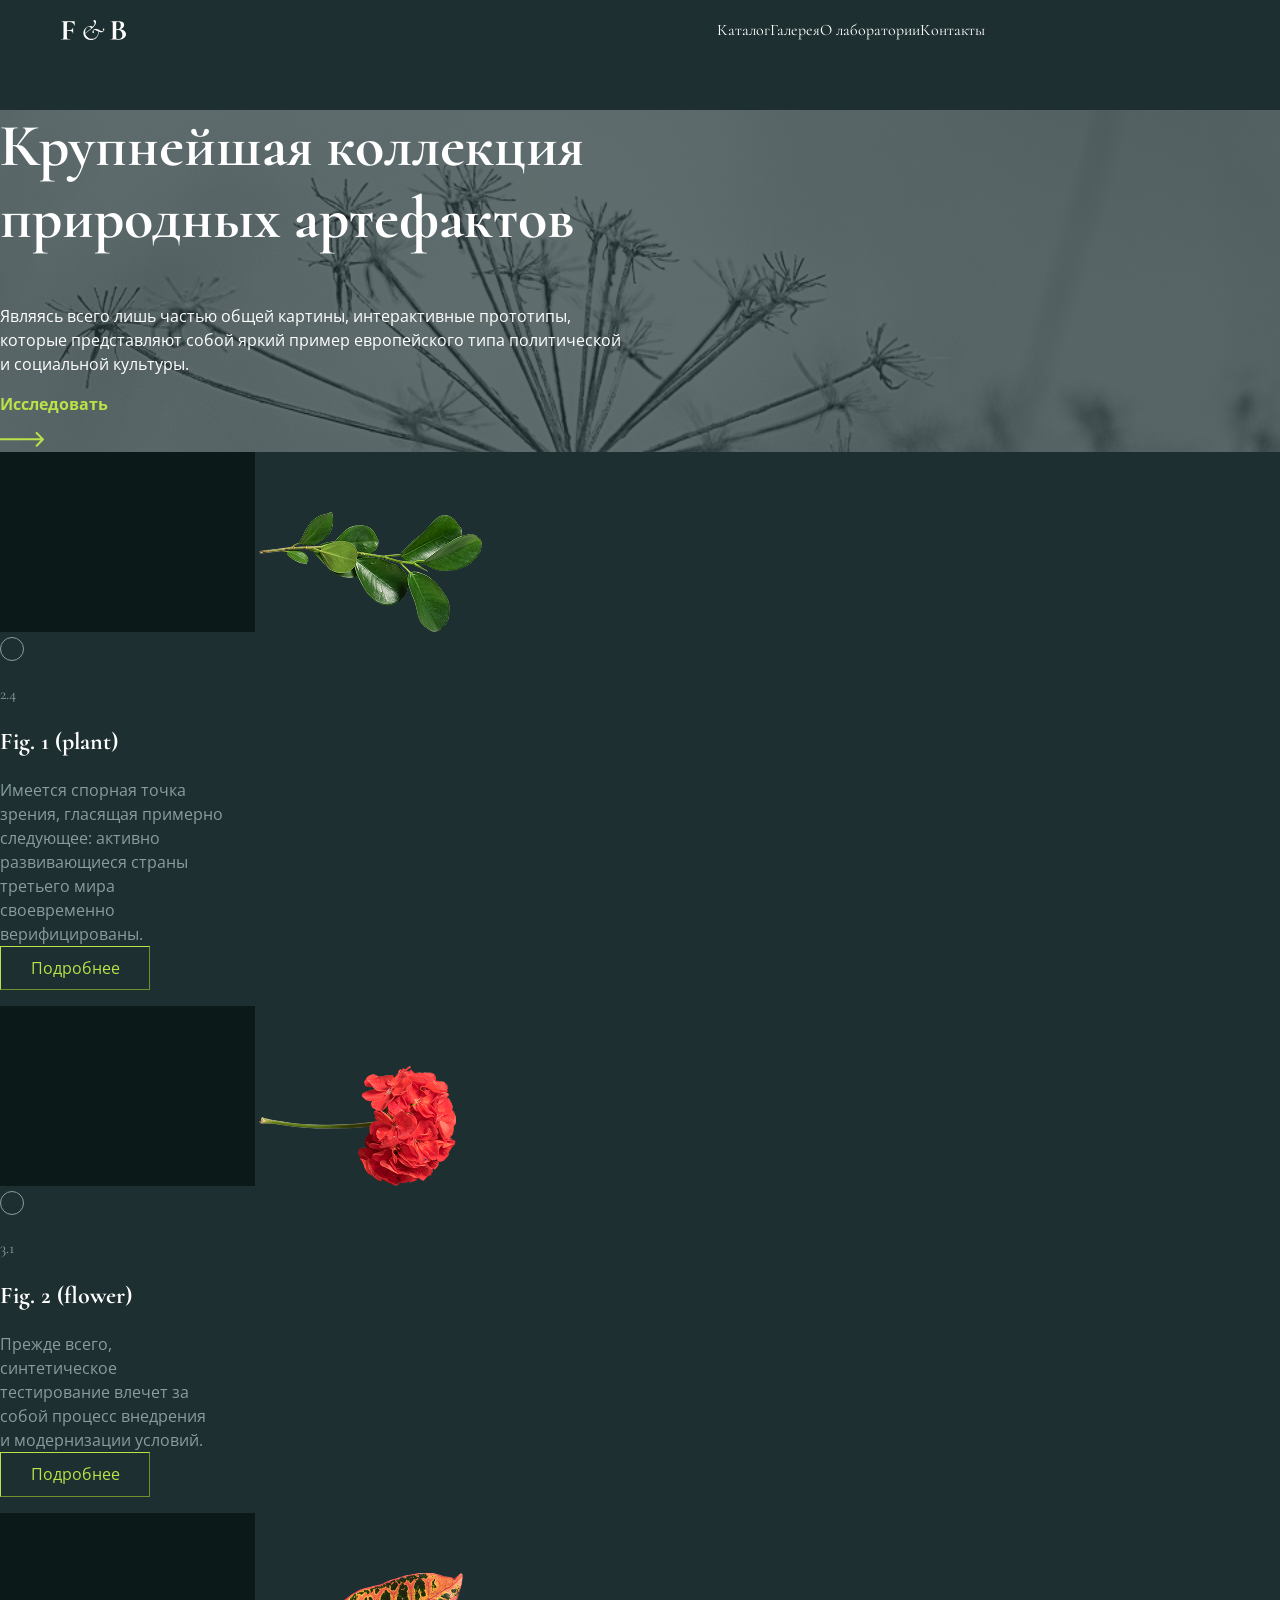
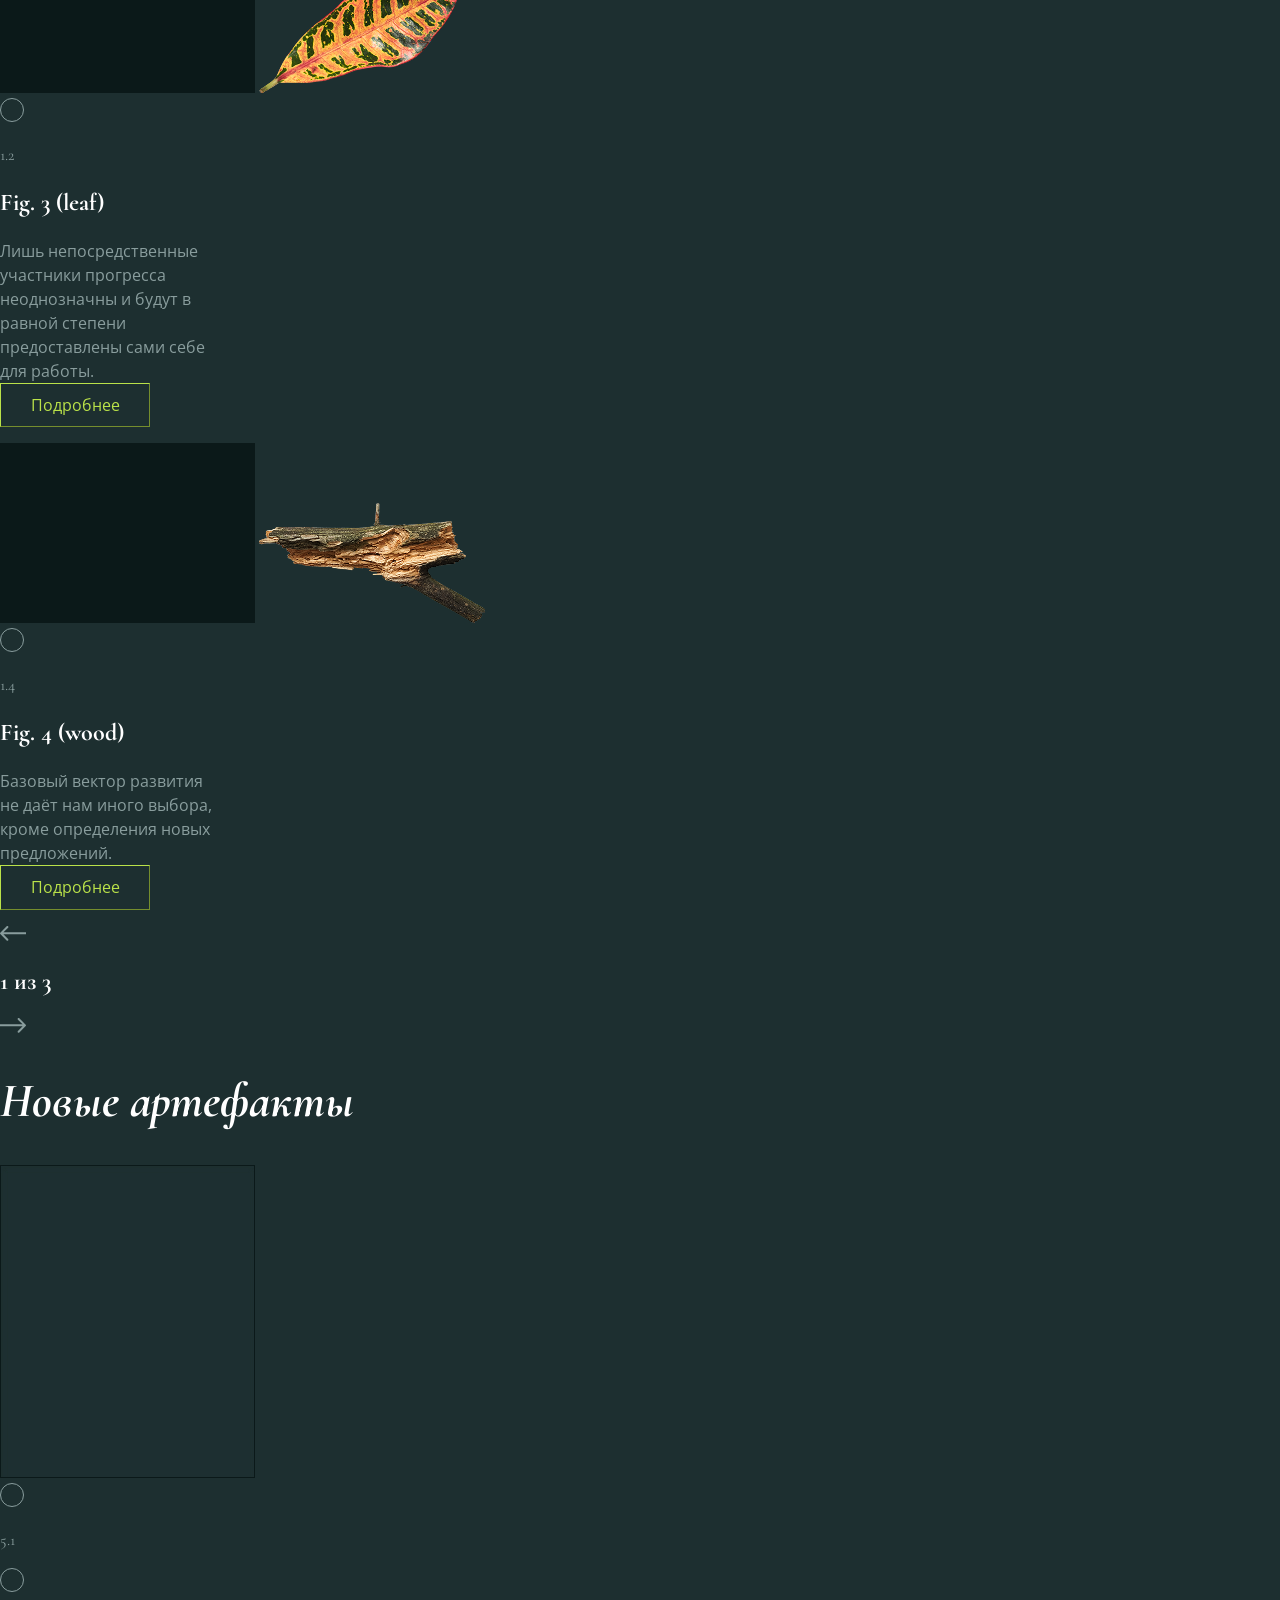
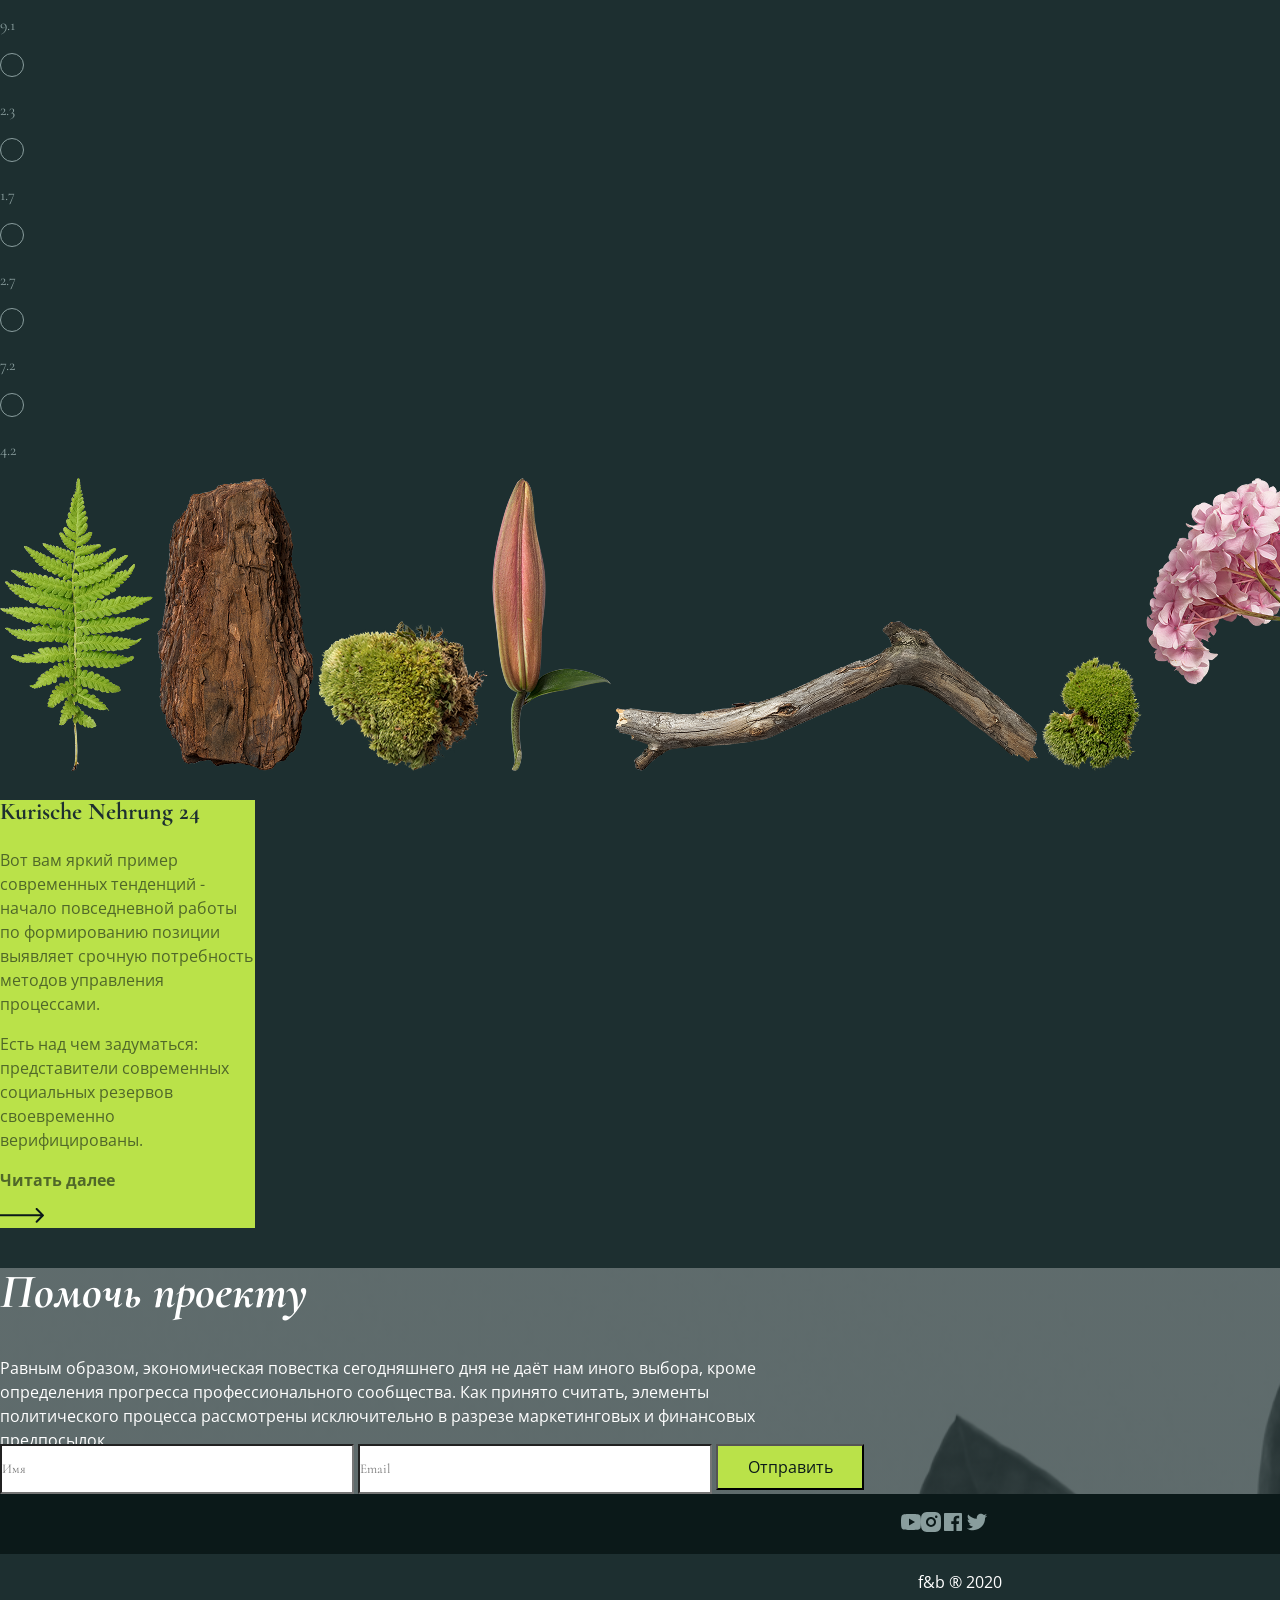
==== commit 2f6940c5: "Update index.html" ====
--- a/index.html
+++ b/index.html
@@ -10,23 +10,25 @@
 <link href="https://fonts.googleapis.com/css2?family=Cormorant:ital,wght@0,300..700;1,300..700&family=Open+Sans:ital,wght@0,300..800;1,300..800&display=swap" rel="stylesheet">
 </head>
 
-<body>
+<body class="container">
 <header>
-<div class="container flex">
+<div class="flex">
             <img class="header-img" src="assets/logo.svg">
-            <nav>
+            <nav class="header-links flex">
                 <a href="#">Каталог</a>
                 <a href="#">Галерея</a>
                 <a href="#">О лаборатории</a>
                 <a href="#">Контакты</a>
             </nav> 
-        <div>
-
-           <img src="assets/search.svg"> 
-           <img src="assets/log-in.svg"> 
+        <div class="pictures">
+
+           <img class="search-img"  src="assets/search.svg"> 
+           <img class="login-img" src="assets/log-in.svg"> 
         </div>
 </div> 
 </header>
+
+
 
 <main>
 <section class="preview">
@@ -182,6 +184,9 @@
 <img src="assets/Arrow111.svg"></div>
 </div>
 </section>
+
+
+
 <section>
 <div class="bottom">
     <h2>Помочь проекту</h2>
@@ -192,8 +197,11 @@
             <button class="green-button">Отправить</button>  
         </div>
 </div>
-</section>
+
+</section>
+  
 </main>
+
 <footer>
 <div>
 <div class="flex links">
@@ -218,5 +226,11 @@
 <p class="copyright">f&b ® 2020</p>
 </div>
 </footer>
+
+
+
+
+
+    
 </body>
 </html>
--- a/style.css
+++ b/style.css
@@ -1,10 +1,11 @@
 *{
+    font-family: "Cormorant", serif;
+}
+body{
     background-color: rgba(29, 47, 48, 1);
-    font-family: "Cormorant", serif;
 }
 p{
     font-family: "Open Sans", sans-serif;
-    background: none;
     color: white; 
     font-size: 16px;
     line-height: 150%;
@@ -16,7 +17,6 @@
 
 }
 h3{
-    background: none;
     color: white;
     font-size: 24px;
     line-height: 100%;
@@ -29,13 +29,25 @@
 }
 
 .container{
-    max-width: 1920px;
+    width: 1920px;
     margin: 0 auto;
 }
-img{
-    background: none;
+/*--------------------------------------Header --------------------------------------------------------*/
+.header-img{
+    padding:20px 457px 20px 61px ;
 }
-/*--------------------------------------Header --------------------------------------------------------*/
+.pictures{
+    padding-left: 18px;
+    padding-right: 18px;
+}
+.search-img{
+padding-right:0;
+padding-left: 296px;   
+}
+.login-img{
+    padding-right:353px;
+    padding-left: 64px;
+}
 header{
     background-image: url(assets/Rectangle7.png);
     background-repeat: no-repeat;
@@ -49,11 +61,13 @@
     max-width: 688px;
     color: white;
     border: black 1px;
-    background: none;
     font-size: 60px;
 
 }
-
+/* .header-links{
+display: flex;
+justify-content:space-between;
+} */
 /* --------------------------------------Main -------------------------------------------------------- */
 .number{
     font-family: "Cormorant", serif;
@@ -75,13 +89,11 @@
     
     line-height: 150%;
     max-width: 635px;
-    background: none;
 }
 
 .explore{
     font-weight: bold;
     color: #BAE249;
-    background: none;
 }
 /* -------------------------------------- Section2 -------------------------------------------------------- */
 .dark-button{
@@ -99,7 +111,9 @@
 
 /* -------------------------------------- Section3 -------------------------------------------------------- */
 .acid-green{
-    background-image: url(assets/Rectangle69.jpg);
+    background-image: url(assets/Rectangle69.png);
+    background-repeat: no-repeat;
+    background-size: cover;
     max-width: 255px;
 }
 .acid-green h3{
@@ -130,10 +144,22 @@
     /* должно быть 45 */
     height: 30px;
 }
+.bottom{
+background-image: linear-gradient(rgba(29, 47, 48, 0.7), rgba(29, 47, 48, 0.7)), url(assets/1_1_1.jpg);
+background-repeat: no-repeat;
+background-size: cover;    
+}
 
 /* -------------------------------------- Footer -------------------------------------------------------- */
 .links{
+background-image: url(assets/Rectangle669.jpg);
+height: 60px;
+background-repeat: no-repeat;
+background-size: cover;    
 padding-right: 30px;
 display: flex;
 justify-content:center;
 }
+.copyright{
+    text-align: center;
+}
